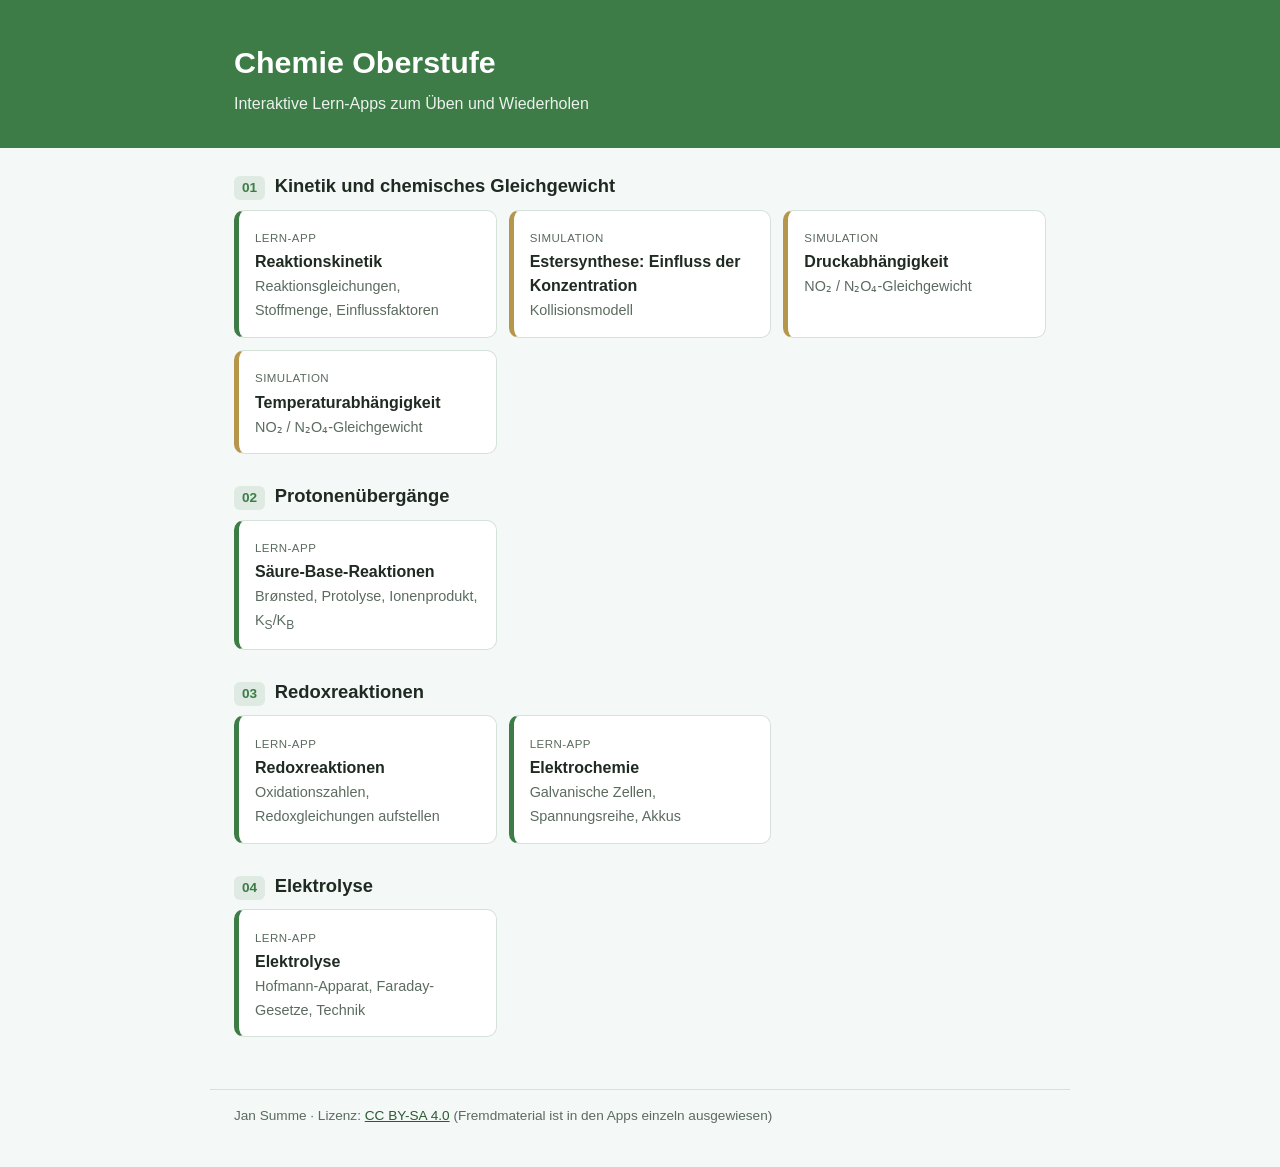
==== index.html @ 497c01f2 "Lern-Apps Chemie Oberstufe von Netlify übernommen - 01-kinetik-ggw: Reaktionskinetik + drei Le-Chate" ====
<!DOCTYPE html>
<html lang="de">
<head>
<meta charset="UTF-8">
<meta name="viewport" content="width=device-width, initial-scale=1.0">
<title>Chemie Oberstufe – Lern-Apps</title>
<style>
  :root {
    --gruen: #3d7c47;
    --gruen-dunkel: #2b5a33;
    --hell: #dfeae3;
    --grund: #f4f8f6;
    --akzent: #b6964a;
    --text: #1f2a22;
    --grau: #5b6b60;
  }
  * { box-sizing: border-box; }
  body {
    margin: 0;
    background: var(--grund);
    color: var(--text);
    font-family: -apple-system, BlinkMacSystemFont, "Segoe UI", Roboto, Helvetica, Arial, sans-serif;
    line-height: 1.5;
  }
  header {
    background: var(--gruen);
    color: #fff;
    padding: 2.5rem 0 2rem;
  }
  header .inner, main, footer { max-width: 860px; margin: 0 auto; }
  header .inner { padding: 0 1.5rem; }
  header p { margin: .4rem 0 0; opacity: .9; }
  h1 { margin: 0; font-size: 1.9rem; }
  main { padding: 1.5rem; }
  section { margin-bottom: 1.75rem; }
  h2 {
    font-size: 1.15rem;
    margin: 0 0 .6rem;
    display: flex;
    align-items: baseline;
    gap: .6rem;
  }
  h2 .nr {
    font-size: .85rem;
    font-weight: 700;
    color: var(--gruen);
    background: var(--hell);
    border-radius: 6px;
    padding: .1rem .5rem;
  }
  .karten { display: grid; gap: .75rem; grid-template-columns: repeat(auto-fill, minmax(240px, 1fr)); }
  a.karte {
    display: block;
    background: #fff;
    border: 1px solid #d5e2da;
    border-left: 5px solid var(--gruen);
    border-radius: 10px;
    padding: .9rem 1rem;
    color: inherit;
    text-decoration: none;
    transition: transform .12s, box-shadow .12s;
  }
  a.karte:hover, a.karte:focus-visible {
    transform: translateY(-2px);
    box-shadow: 0 4px 14px rgba(43, 90, 51, .15);
    outline: none;
  }
  a.karte.sim { border-left-color: var(--akzent); }
  .titel { font-weight: 650; display: block; }
  .info { color: var(--grau); font-size: .9rem; }
  .tag {
    display: inline-block;
    font-size: .72rem;
    text-transform: uppercase;
    letter-spacing: .04em;
    color: var(--grau);
    margin-bottom: .2rem;
  }
  footer {
    padding: 1rem 1.5rem 2.5rem;
    color: var(--grau);
    font-size: .85rem;
    border-top: 1px solid #d5e2da;
  }
  footer a { color: var(--gruen-dunkel); }
</style>
</head>
<body>
<header>
  <div class="inner">
    <h1>Chemie Oberstufe</h1>
    <p>Interaktive Lern-Apps zum Üben und Wiederholen</p>
  </div>
</header>

<main>
  <section>
    <h2><span class="nr">01</span> Kinetik und chemisches Gleichgewicht</h2>
    <div class="karten">
      <a class="karte" href="01-kinetik-ggw/">
        <span class="tag">Lern-App</span>
        <span class="titel">Reaktionskinetik</span>
        <span class="info">Reaktionsgleichungen, Stoffmenge, Einflussfaktoren</span>
      </a>
      <a class="karte sim" href="01-kinetik-ggw/lechatelier-konzentration.html">
        <span class="tag">Simulation</span>
        <span class="titel">Estersynthese: Einfluss der Konzentration</span>
        <span class="info">Kollisionsmodell</span>
      </a>
      <a class="karte sim" href="01-kinetik-ggw/lechatelier-druck.html">
        <span class="tag">Simulation</span>
        <span class="titel">Druckabhängigkeit</span>
        <span class="info">NO₂ / N₂O₄-Gleichgewicht</span>
      </a>
      <a class="karte sim" href="01-kinetik-ggw/lechatelier-temperatur.html">
        <span class="tag">Simulation</span>
        <span class="titel">Temperaturabhängigkeit</span>
        <span class="info">NO₂ / N₂O₄-Gleichgewicht</span>
      </a>
    </div>
  </section>

  <section>
    <h2><span class="nr">02</span> Protonenübergänge</h2>
    <div class="karten">
      <a class="karte" href="02-protonenuebergaenge/">
        <span class="tag">Lern-App</span>
        <span class="titel">Säure-Base-Reaktionen</span>
        <span class="info">Brønsted, Protolyse, Ionenprodukt, K<sub>S</sub>/K<sub>B</sub></span>
      </a>
    </div>
  </section>

  <section>
    <h2><span class="nr">03</span> Redoxreaktionen</h2>
    <div class="karten">
      <a class="karte" href="03-redoxreaktionen/">
        <span class="tag">Lern-App</span>
        <span class="titel">Redoxreaktionen</span>
        <span class="info">Oxidationszahlen, Redoxgleichungen aufstellen</span>
      </a>
      <a class="karte" href="03-redoxreaktionen/elektrochemie/">
        <span class="tag">Lern-App</span>
        <span class="titel">Elektrochemie</span>
        <span class="info">Galvanische Zellen, Spannungsreihe, Akkus</span>
      </a>
    </div>
  </section>

  <section>
    <h2><span class="nr">04</span> Elektrolyse</h2>
    <div class="karten">
      <a class="karte" href="04-elektrolyse/">
        <span class="tag">Lern-App</span>
        <span class="titel">Elektrolyse</span>
        <span class="info">Hofmann-Apparat, Faraday-Gesetze, Technik</span>
      </a>
    </div>
  </section>
</main>

<footer>
  Jan Summe · Lizenz: <a href="https://creativecommons.org/licenses/by-sa/4.0/deed.de">CC BY-SA 4.0</a>
  (Fremdmaterial ist in den Apps einzeln ausgewiesen)
</footer>
</body>
</html>
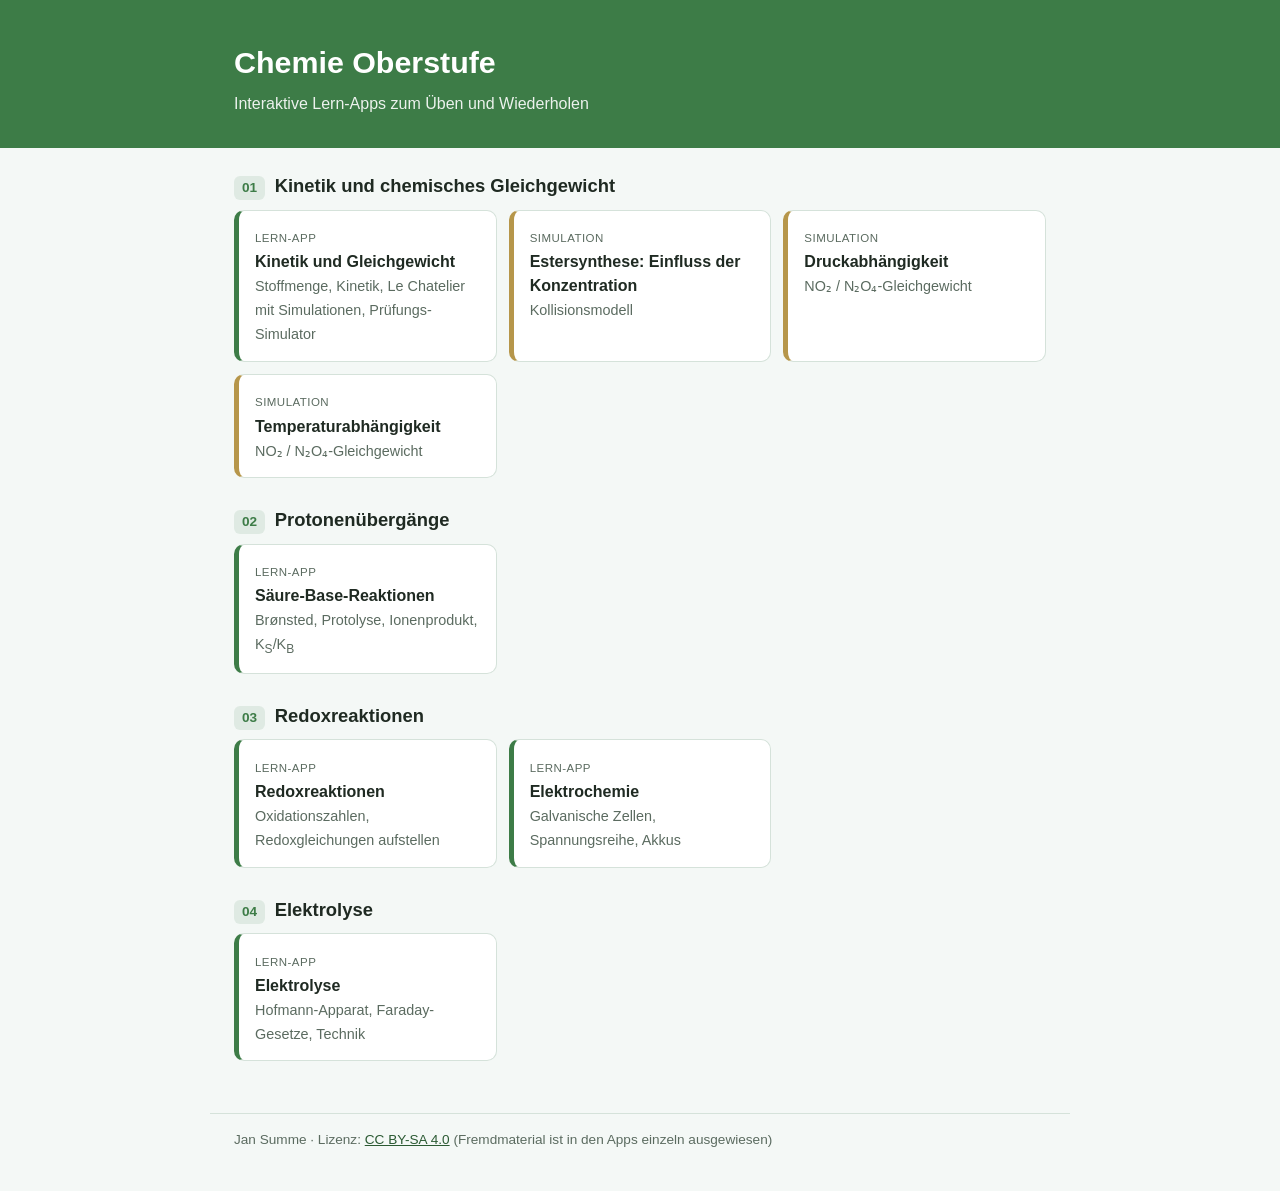
==== commit 8f1d4d6f: "Kinetik-App: aktuelle Version mit integrierten Simulationen Lucide auf Version 1.45.0 fixiert, Start" ====
--- a/index.html
+++ b/index.html
@@ -99,8 +99,8 @@
     <div class="karten">
       <a class="karte" href="01-kinetik-ggw/">
         <span class="tag">Lern-App</span>
-        <span class="titel">Reaktionskinetik</span>
-        <span class="info">Reaktionsgleichungen, Stoffmenge, Einflussfaktoren</span>
+        <span class="titel">Kinetik und Gleichgewicht</span>
+        <span class="info">Stoffmenge, Kinetik, Le Chatelier mit Simulationen, Prüfungs-Simulator</span>
       </a>
       <a class="karte sim" href="01-kinetik-ggw/lechatelier-konzentration.html">
         <span class="tag">Simulation</span>
